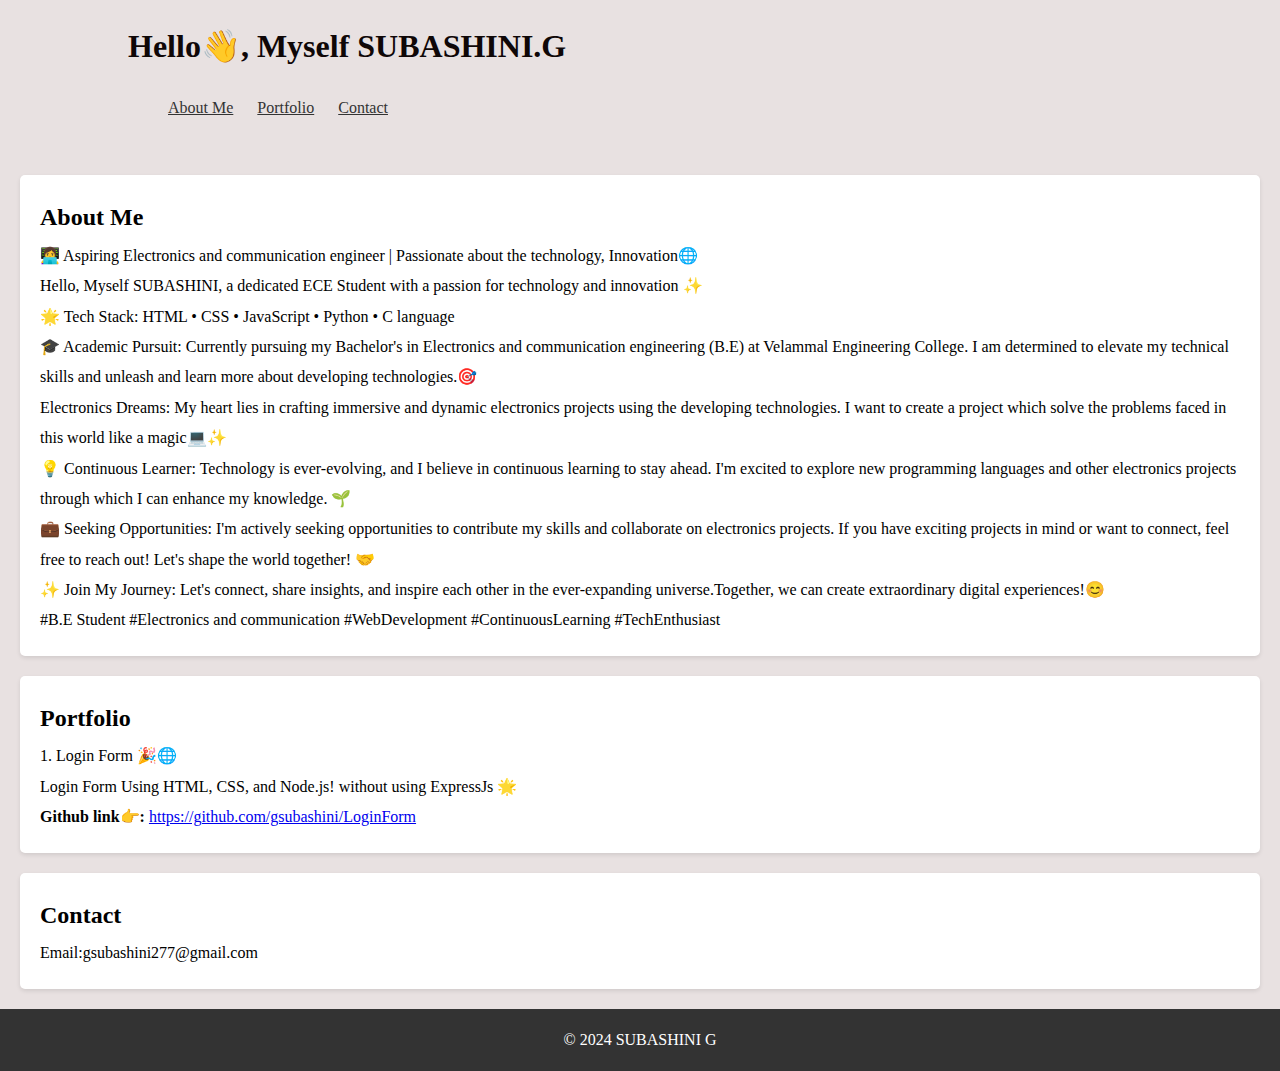
==== index.html @ fbf30e20 "Add files via upload" ====
<!DOCTYPE html>

<html lang="en">

<head>
    <meta charset="UTF-8">
    <meta name="viewport" content="width=device-width, initial-scale=1.0">
    <title>Your Portfolio</title>
    <link rel="stylesheet" href="style.css">
</head>
<body class="text-gray-700 font-body">
    <header>
        <h1>Hello👋, Myself SUBASHINI.G</h1>
        <nav>
            <ul>
                <li><a href="#about" class="underline">About Me</a></li>
                <li><a href="#portfolio" class="underline">Portfolio</a></li>
                <li><a href="#contact" class="underline">Contact</a></li>
            </ul>
        </nav>
    </header>

    <section id="about">
        <h2>About Me</h2>
        <p>👩‍💻 Aspiring Electronics and communication engineer  | Passionate about the technology, Innovation🌐</p>
        
        <p>Hello, Myself SUBASHINI, a dedicated ECE Student with a passion for technology and innovation ✨</p>
        
        <p>🌟 Tech Stack: HTML • CSS • JavaScript • Python • C language</p>
        
        <p>🎓 Academic Pursuit: Currently pursuing my Bachelor's in Electronics and communication engineering (B.E) at Velammal Engineering College. I am determined to elevate my technical skills and unleash and learn more about developing technologies.🎯</p>
        
        <p> Electronics Dreams: My heart lies in crafting immersive and dynamic electronics projects using the developing technologies. I want to create a project which solve the problems faced in this world like a magic💻✨</p>
        
        <p>💡 Continuous Learner: Technology is ever-evolving, and I believe in continuous learning to stay ahead. I'm excited to explore new programming languages and other electronics projects through which I can enhance my knowledge. 🌱</p>
        
        <p>💼 Seeking Opportunities: I'm actively seeking opportunities to contribute my skills and collaborate on electronics projects. If you have exciting projects in mind or want to connect, feel free to reach out! Let's shape the world together! 🤝</p>
        
        <p>✨ Join My Journey: Let's connect, share insights, and inspire each other in the ever-expanding universe.Together, we can create extraordinary digital experiences!😊 </p>
        
        <p>#B.E Student #Electronics and communication  #WebDevelopment #ContinuousLearning #TechEnthusiast</p>
    </section>
    
    <section id="portfolio">
        <h2>Portfolio</h2>   
        <p>1. Login Form 🎉🌐</p>
        <p>Login Form Using HTML, CSS, and Node.js! without using ExpressJs 🌟</p>
        <p><b>Github link👉:</b> <a href=https://github.com/gsubashini/LoginForm">https://github.com/gsubashini/LoginForm</a></p>
    </section>
    
    <section id="contact">
        <h2>Contact</h2>
 <p>Email:gsubashini277@gmail.com</p>
        
    </section>

    <footer>
        <p>&copy; 2024  SUBASHINI G</p>
    </footer>

    <!-- Optional JavaScript -->
    <script src="script.js"></script>
</body>
</html>
---- style.css ----
/* Reset some default styles */
body, h1, h2, p {
    margin: 0;
    padding: 0;
}

/* Basic styling */
body {
    font-family: Georgia, 'Times New Roman', Times, serif;
    background-color: #e8e1e1; /* Light gray background */
    line-height: 1.9;
}
header {
    background-image: url('Images.jpg'); /* Replace with your image path */
    background-size: cover;
    color: #0f0707; /* White text */
    text-align: left; /* Align text to the left */
    padding: 1rem 10%; /* Add left padding to slightly shift the text to the left */
}

nav ul {
    list-style-type: none;
}

nav li {
    display: inline;
    margin-right: 20px;
}

nav a {
    text-decoration: underline;
    color: #333333; /* Dark gray text */
}

section {
    padding: 20px;
    margin: 20px;
    background-color: #ffffff; /* White background */
    border-radius: 5px;
    box-shadow: 0px 2px 4px rgba(0, 0, 0, 0.1); /* Drop shadow */
}

footer {
    text-align: center;
    padding: 1rem 0;
    background-color: #333333; /* Dark gray background */
    color: #ffffff; /* White text */
}
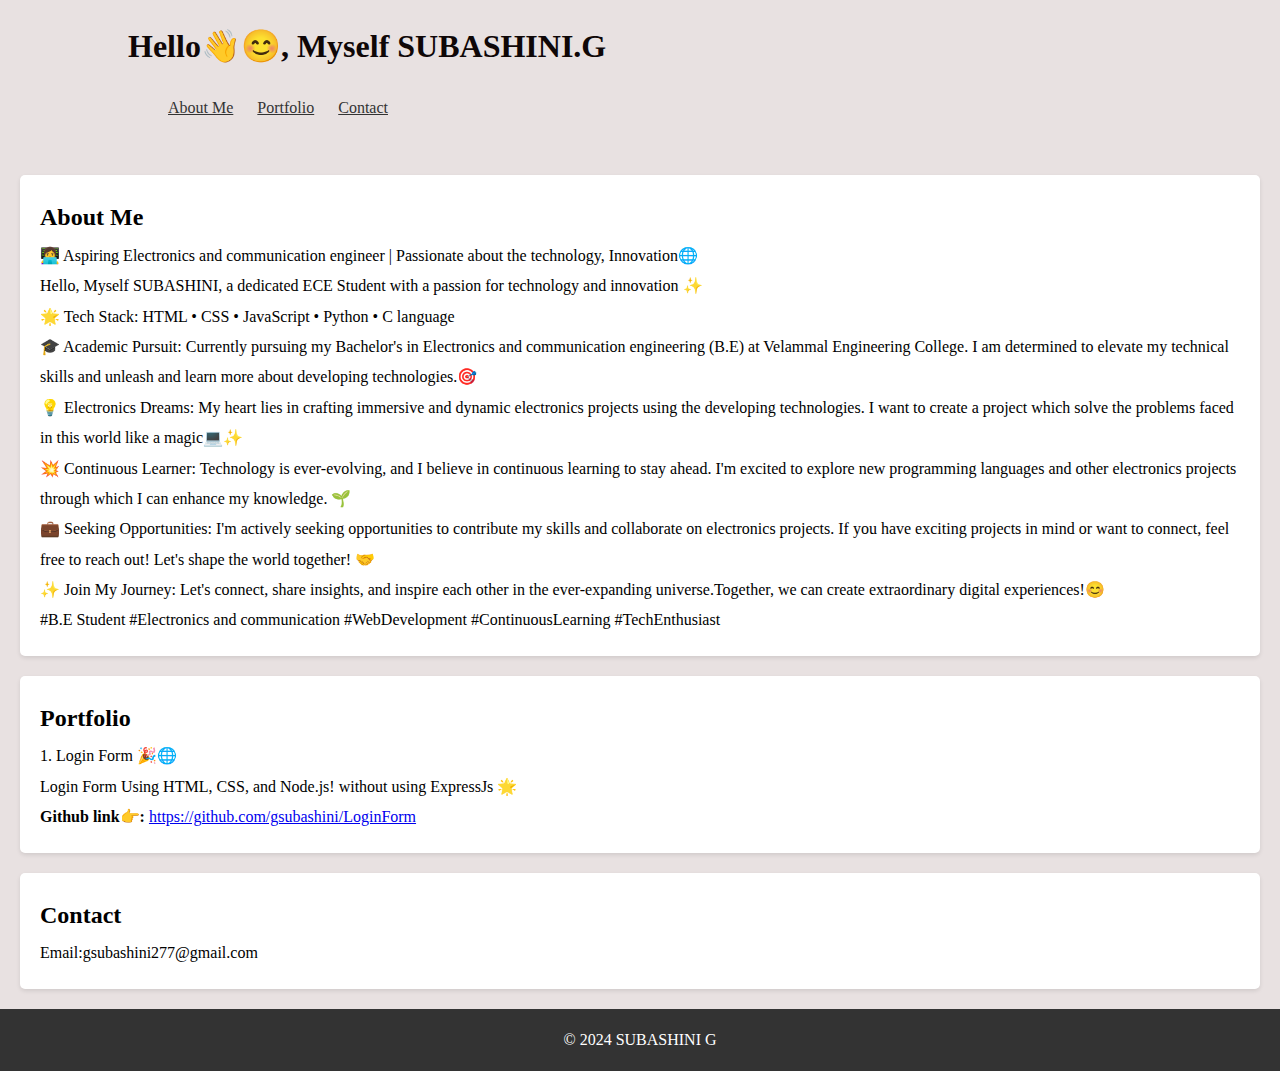
==== commit 2e4b64f4: "Update index.html" ====
--- a/index.html
+++ b/index.html
@@ -10,7 +10,7 @@
 </head>
 <body class="text-gray-700 font-body">
     <header>
-        <h1>Hello👋, Myself SUBASHINI.G</h1>
+        <h1>Hello👋😊, Myself SUBASHINI.G</h1>
         <nav>
             <ul>
                 <li><a href="#about" class="underline">About Me</a></li>
@@ -30,9 +30,9 @@
         
         <p>🎓 Academic Pursuit: Currently pursuing my Bachelor's in Electronics and communication engineering (B.E) at Velammal Engineering College. I am determined to elevate my technical skills and unleash and learn more about developing technologies.🎯</p>
         
-        <p> Electronics Dreams: My heart lies in crafting immersive and dynamic electronics projects using the developing technologies. I want to create a project which solve the problems faced in this world like a magic💻✨</p>
+        <p>💡 Electronics Dreams: My heart lies in crafting immersive and dynamic electronics projects using the developing technologies. I want to create a project which solve the problems faced in this world like a magic💻✨</p>
         
-        <p>💡 Continuous Learner: Technology is ever-evolving, and I believe in continuous learning to stay ahead. I'm excited to explore new programming languages and other electronics projects through which I can enhance my knowledge. 🌱</p>
+        <p>💥 Continuous Learner: Technology is ever-evolving, and I believe in continuous learning to stay ahead. I'm excited to explore new programming languages and other electronics projects through which I can enhance my knowledge. 🌱</p>
         
         <p>💼 Seeking Opportunities: I'm actively seeking opportunities to contribute my skills and collaborate on electronics projects. If you have exciting projects in mind or want to connect, feel free to reach out! Let's shape the world together! 🤝</p>
         
@@ -42,7 +42,7 @@
     </section>
     
     <section id="portfolio">
-        <h2>Portfolio</h2>+        <h2>Portfolio</h2>
    
         <p>1. Login Form 🎉🌐</p>
         <p>Login Form Using HTML, CSS, and Node.js! without using ExpressJs 🌟</p>
@@ -62,4 +62,4 @@
     <!-- Optional JavaScript -->
     <script src="script.js"></script>
 </body>
-</html>+</html>
